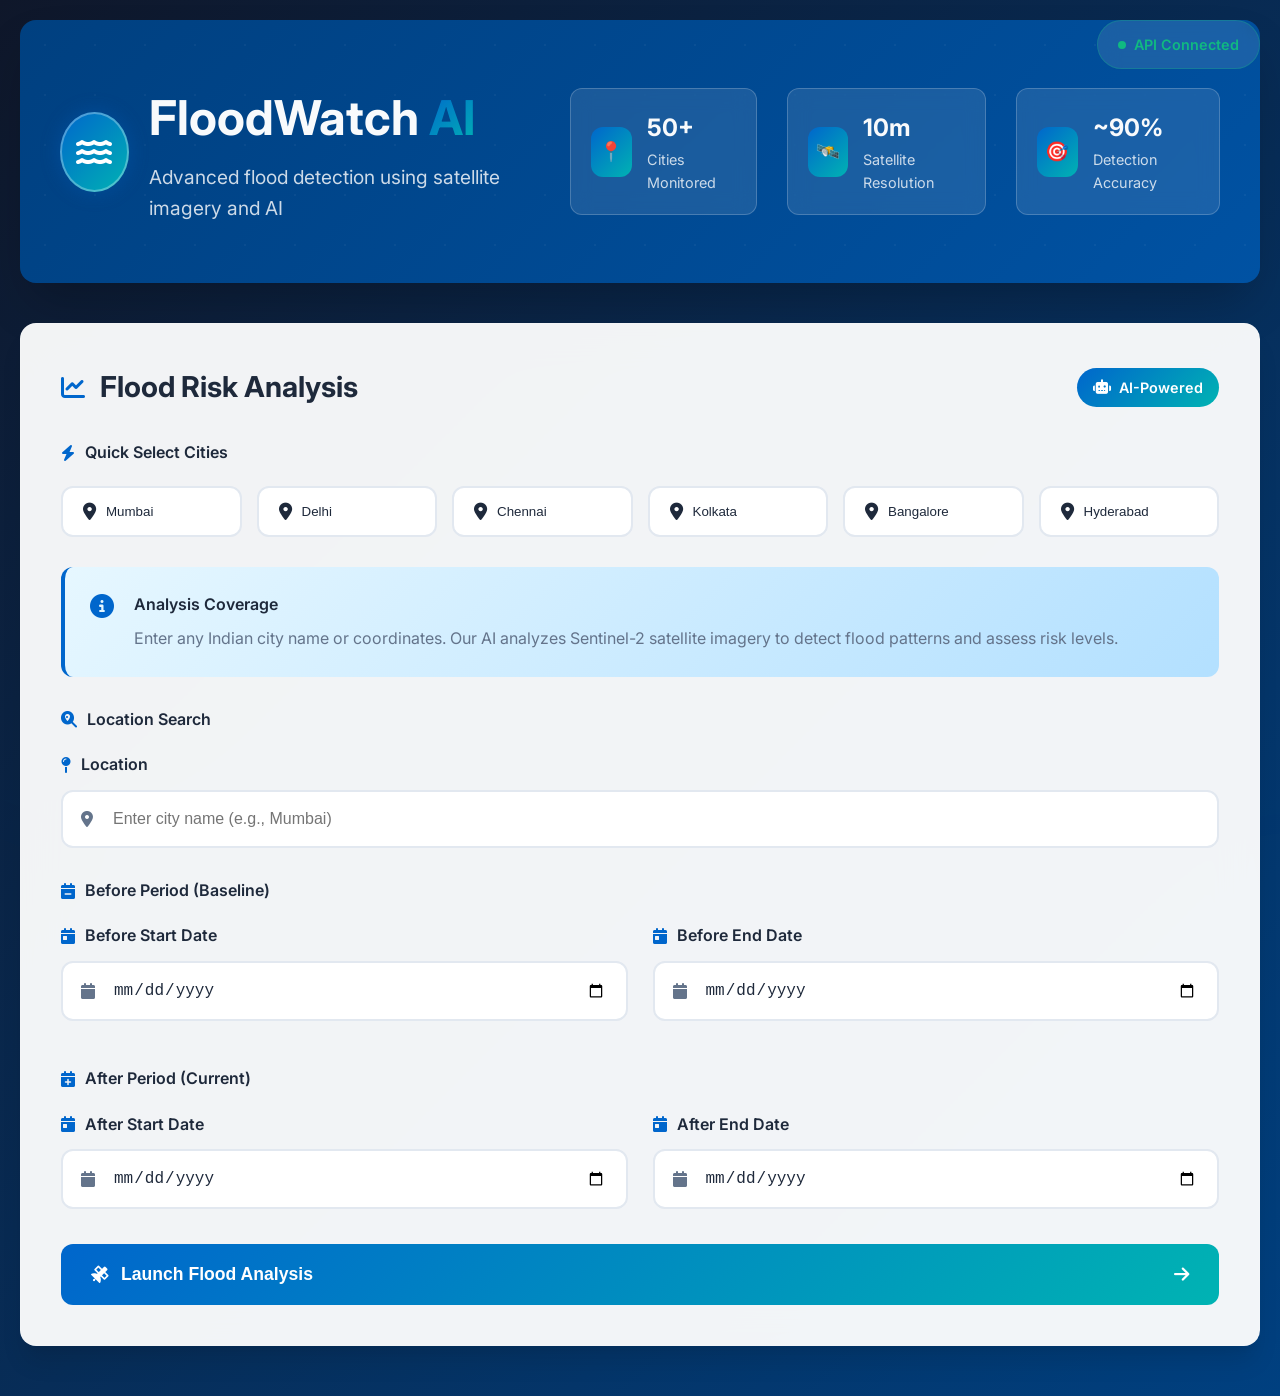
==== frontend/index.html @ cb43b1f6 "FloodWatch AI initial commit" ====
<!DOCTYPE html>
<html lang="en">
<head>
    <meta charset="UTF-8">
    <meta name="viewport" content="width=device-width, initial-scale=1.0">
    <title>FloodWatch AI - Advanced Flood Detection</title>
    <link rel="stylesheet" href="styles.css">
    <link rel="stylesheet" href="https://cdnjs.cloudflare.com/ajax/libs/font-awesome/6.4.0/css/all.min.css">
    <link href="https://fonts.googleapis.com/css2?family=Inter:wght@300;400;500;600;700&display=swap" rel="stylesheet">
</head>
<body>
    <div class="water-background">
        <div class="wave wave-1"></div>
        <div class="wave wave-2"></div>
        <div class="wave wave-3"></div>
    </div>

    <div class="api-status status-connected">
        <span class="status-pulse"></span>
        API Connected
    </div>

    <div class="container">
        <!-- Hero Section -->
        <section class="hero-section">
            <div class="hero-content">
                <div class="logo-container">
                    <div class="logo-icon">
                        <i class="fas fa-water"></i>
                        <div class="ripple-effect"></div>
                    </div>
                    <div class="logo-text">
                        <h1>FloodWatch <span class="ai-text">AI</span></h1>
                        <p class="tagline">Advanced flood detection using satellite imagery and AI</p>
                    </div>
                </div>
                <div class="hero-stats">
                    <div class="stat-item">
                        <div class="stat-icon">📍</div>
                        <div class="stat-info">
                            <div class="stat-number">50+</div>
                            <div class="stat-label">Cities Monitored</div>
                        </div>
                    </div>
                    <div class="stat-item">
                        <div class="stat-icon">🛰️</div>
                        <div class="stat-info">
                            <div class="stat-number">10m</div>
                            <div class="stat-label">Satellite Resolution</div>
                        </div>
                    </div>
                    <div class="stat-item">
                        <div class="stat-icon">🎯</div>
                        <div class="stat-info">
                            <div class="stat-number">~90%</div>
                            <div class="stat-label">Detection Accuracy</div>
                        </div>
                    </div>
                </div>
            </div>
        </section>

        <!-- Analysis Card -->
        <div class="card analysis-card">
            <div class="card-header">
                <div class="card-title">
                    <i class="fas fa-chart-line"></i>
                    <h2>Flood Risk Analysis</h2>
                </div>
                <div class="card-badge">
                    <i class="fas fa-robot"></i>
                    AI-Powered
                </div>
            </div>

            <!-- Quick Cities -->
            <div class="quick-cities">
                <div class="section-label">
                    <i class="fas fa-bolt"></i>
                    Quick Select Cities
                </div>
                <div class="cities-grid">
                    <button class="city-btn" onclick="selectCity('Mumbai')">
                        <i class="fas fa-map-marker-alt"></i>
                        Mumbai
                    </button>
                    <button class="city-btn" onclick="selectCity('Delhi')">
                        <i class="fas fa-map-marker-alt"></i>
                        Delhi
                    </button>
                    <button class="city-btn" onclick="selectCity('Chennai')">
                        <i class="fas fa-map-marker-alt"></i>
                        Chennai
                    </button>
                    <button class="city-btn" onclick="selectCity('Kolkata')">
                        <i class="fas fa-map-marker-alt"></i>
                        Kolkata
                    </button>
                    <button class="city-btn" onclick="selectCity('Bangalore')">
                        <i class="fas fa-map-marker-alt"></i>
                        Bangalore
                    </button>
                    <button class="city-btn" onclick="selectCity('Hyderabad')">
                        <i class="fas fa-map-marker-alt"></i>
                        Hyderabad
                    </button>
                </div>
            </div>

            <!-- Info Box -->
            <div class="info-box">
                <i class="fas fa-info-circle info-icon"></i>
                <div class="info-content">
                    <h4>Analysis Coverage</h4>
                    <p>Enter any Indian city name or coordinates. Our AI analyzes Sentinel-2 satellite imagery to detect flood patterns and assess risk levels.</p>
                </div>
            </div>

            <!-- Analysis Form -->
            <form class="analysis-form" id="analysisForm" onsubmit="return false">
                <!-- Location Search -->
                <div class="section-label">
                    <i class="fas fa-search-location"></i>
                    Location Search
                </div>
                <div class="form-group">
                    <label><i class="fas fa-map-pin"></i> Location</label>
                    <div class="input-with-icon">
                        <i class="fas fa-location-dot"></i>
                        <input type="text" id="location" placeholder="Enter city name (e.g., Mumbai)" required>
                    </div>
                </div>

                <!-- Before Period -->
                <div class="section-label" style="margin-top: 30px;">
                    <i class="fas fa-calendar-minus"></i>
                    Before Period (Baseline)
                </div>
                <div class="form-row">
                    <div class="form-group">
                        <label><i class="fas fa-calendar-day"></i> Before Start Date</label>
                        <div class="input-with-icon">
                            <i class="fas fa-calendar"></i>
                            <input type="date" id="beforeStartDate" required>
                        </div>
                    </div>
                    <div class="form-group">
                        <label><i class="fas fa-calendar-day"></i> Before End Date</label>
                        <div class="input-with-icon">
                            <i class="fas fa-calendar"></i>
                            <input type="date" id="beforeEndDate" required>
                        </div>
                    </div>
                </div>

                <!-- After Period -->
                <div class="section-label" style="margin-top: 20px;">
                    <i class="fas fa-calendar-plus"></i>
                    After Period (Current)
                </div>
                <div class="form-row">
                    <div class="form-group">
                        <label><i class="fas fa-calendar-day"></i> After Start Date</label>
                        <div class="input-with-icon">
                            <i class="fas fa-calendar"></i>
                            <input type="date" id="afterStartDate" required>
                        </div>
                    </div>
                    <div class="form-group">
                        <label><i class="fas fa-calendar-day"></i> After End Date</label>
                        <div class="input-with-icon">
                            <i class="fas fa-calendar"></i>
                            <input type="date" id="afterEndDate" required>
                        </div>
                    </div>
                </div>

                <button type="button" class="analyze-btn" id="analyzeBtn">
                    <div class="btn-content">
                        <i class="fas fa-satellite"></i>
                        <span>Launch Flood Analysis</span>
                    </div>
                    <i class="fas fa-arrow-right btn-arrow"></i>
                </button>
            </form>
        </div>

        <!-- Loading State -->
        <div class="loading" id="loading">
            <div class="satellite-loader">
                <i class="fas fa-satellite"></i>
                <div class="orbit"></div>
            </div>
            <h3>Analyzing Satellite Data...</h3>
            <p>Processing high-resolution imagery and computing flood metrics</p>
            <div class="progress-container">
                <div class="progress-bar">
                    <div class="progress-fill" id="progressBar"></div>
                </div>
                <div class="progress-text" id="progressText">Initializing...</div>
            </div>
            <div class="loading-stats">
                <div class="loading-stat">
                    <i class="fas fa-cloud"></i>
                    <span>Fetching satellite images</span>
                </div>
                <div class="loading-stat">
                    <i class="fas fa-brain"></i>
                    <span>AI processing data</span>
                </div>
                <div class="loading-stat">
                    <i class="fas fa-chart-area"></i>
                    <span>Computing metrics</span>
                </div>
            </div>
        </div>

        <!-- Error Display -->
        <div class="error" id="error">
            <i class="fas fa-exclamation-triangle error-icon"></i>
            <div class="error-content">
                <h4>Analysis Error</h4>
                <p id="errorMessage"></p>
            </div>
            <button class="error-close" onclick="document.getElementById('error').style.display='none'">
                <i class="fas fa-times"></i>
            </button>
        </div>

        <!-- Results Card -->
        <div class="card results-card" id="results" style="display: none;">
            <div class="results-header">
                <div class="location-info">
                    <div class="location-icon">
                        <i class="fas fa-map-marker-alt"></i>
                    </div>
                    <div class="location-details">
                        <h2 id="resultLocation">Mumbai, India</h2>
                        <p id="resultPeriod">Analysis Period: July 2024</p>
                    </div>
                </div>
                <button class="analyze-btn" style="width: auto; padding: 12px 24px;" onclick="location.reload()">
                    <i class="fas fa-redo"></i>
                    New Analysis
                </button>
            </div>

            <!-- Results Content -->
            <div class="results-content">
                <h3><i class="fas fa-chart-bar"></i> Analysis Results</h3>
                <div id="resultsDisplay"></div>
            </div>
        </div>
    </div>

    <script src="script.js"></script>
</body>
</html>
---- frontend/styles.css ----
/* Modern CSS Reset and Variables */
:root {
    /* Color Palette - Water Theme */
    --primary-blue: #0066cc;
    --primary-dark: #0052a3;
    --primary-light: #4d94ff;
    --secondary-teal: #00b3b3;
    --accent-cyan: #00e6e6;
    --deep-ocean: #004080;
    --water-surface: #e6f7ff;
    
    /* Severity Colors */
    --severity-low: #10b981;
    --severity-medium: #f59e0b;
    --severity-high: #ef4444;
    --severity-critical: #dc2626;
    
    /* Neutral Colors */
    --dark: #1e293b;
    --darker: #0f172a;
    --light: #f8fafc;
    --gray: #64748b;
    --gray-light: #e2e8f0;
    --white: #ffffff;
    
    /* Gradients */
    --gradient-primary: linear-gradient(135deg, var(--primary-blue), var(--secondary-teal));
    --gradient-dark: linear-gradient(135deg, var(--deep-ocean), var(--primary-dark));
    --gradient-water: linear-gradient(135deg, var(--water-surface), #b3e0ff);
    --gradient-card: linear-gradient(135deg, var(--white), var(--water-surface));
    
    /* Effects */
    --shadow-lg: 0 20px 25px -5px rgba(0, 0, 0, 0.1), 0 10px 10px -5px rgba(0, 0, 0, 0.04);
    --shadow-xl: 0 25px 50px -12px rgba(0, 0, 0, 0.25);
    --glow-blue: 0 0 20px rgba(0, 102, 204, 0.3);
    --border-radius: 16px;
    --transition: all 0.3s cubic-bezier(0.4, 0, 0.2, 1);
}

* {
    margin: 0;
    padding: 0;
    box-sizing: border-box;
}

body {
    font-family: 'Inter', sans-serif;
    background: linear-gradient(135deg, var(--darker), var(--deep-ocean));
    color: var(--light);
    line-height: 1.6;
    min-height: 100vh;
    overflow-x: hidden;
    position: relative;
}

/* Animated Water Background */
.water-background {
    position: fixed;
    top: 0;
    left: 0;
    width: 100%;
    height: 100%;
    z-index: -1;
    opacity: 0.1;
}

.wave {
    position: absolute;
    bottom: 0;
    left: 0;
    width: 200%;
    height: 100px;
    background: url('data:image/svg+xml,<svg xmlns="http://www.w3.org/2000/svg" viewBox="0 0 1200 120" fill="%230066cc"><path d="M0,0V46.29c47.79,22.2,103.59,32.17,158,28,70.36-5.37,136.33-33.31,206.8-37.5C438.64,32.43,512.34,53.67,583,72.05c69.27,18,138.3,24.88,209.4,13.08,36.15-6,69.85-17.84,104.45-29.34C989.49,25,1113-14.29,1200,52.47V0Z" opacity=".25"/></svg>');
    background-size: 1000px 100px;
    animation: wave 25s linear infinite;
}

.wave-1 {
    animation-delay: 0s;
    opacity: 0.3;
}

.wave-2 {
    animation-delay: -5s;
    opacity: 0.2;
    bottom: 20px;
}

.wave-3 {
    animation-delay: -10s;
    opacity: 0.1;
    bottom: 40px;
}

@keyframes wave {
    0% { transform: translateX(0); }
    100% { transform: translateX(-1000px); }
}

/* Container */
.container {
    max-width: 1400px;
    margin: 0 auto;
    padding: 20px;
    position: relative;
    z-index: 1;
}

/* API Status */
.api-status {
    position: fixed;
    top: 20px;
    right: 20px;
    padding: 12px 20px;
    border-radius: 25px;
    font-size: 0.9rem;
    font-weight: 600;
    z-index: 1000;
    display: flex;
    align-items: center;
    gap: 8px;
    backdrop-filter: blur(10px);
    background: rgba(255, 255, 255, 0.1);
    border: 1px solid rgba(255, 255, 255, 0.2);
    transition: var(--transition);
}

.status-connected {
    color: var(--severity-low);
    border-color: rgba(16, 185, 129, 0.3);
}

.status-disconnected {
    color: var(--severity-high);
    border-color: rgba(239, 68, 68, 0.3);
}

.status-pulse {
    width: 8px;
    height: 8px;
    border-radius: 50%;
    background: currentColor;
    animation: pulse 2s infinite;
}

@keyframes pulse {
    0%, 100% { opacity: 1; }
    50% { opacity: 0.5; }
}

/* Hero Section */
.hero-section {
    background: var(--gradient-dark);
    border-radius: var(--border-radius);
    padding: 60px 40px;
    margin-bottom: 40px;
    position: relative;
    overflow: hidden;
    box-shadow: var(--shadow-xl);
}

.hero-section::before {
    content: '';
    position: absolute;
    top: 0;
    left: 0;
    right: 0;
    bottom: 0;
    background: url('data:image/svg+xml,<svg xmlns="http://www.w3.org/2000/svg" viewBox="0 0 100 100" fill="rgba(255,255,255,0.05)"><circle cx="50" cy="50" r="2"/></svg>');
    background-size: 50px 50px;
}

.hero-content {
    display: flex;
    justify-content: space-between;
    align-items: center;
    position: relative;
    z-index: 2;
}

.logo-container {
    display: flex;
    align-items: center;
    gap: 20px;
}

.logo-icon {
    position: relative;
    width: 80px;
    height: 80px;
    background: var(--gradient-primary);
    border-radius: 50%;
    display: flex;
    align-items: center;
    justify-content: center;
    font-size: 2rem;
    color: white;
    box-shadow: var(--glow-blue);
}

.ripple-effect {
    position: absolute;
    top: 0;
    left: 0;
    right: 0;
    bottom: 0;
    border-radius: 50%;
    border: 2px solid rgba(255, 255, 255, 0.3);
    animation: ripple 3s linear infinite;
}

@keyframes ripple {
    0% { transform: scale(1); opacity: 1; }
    100% { transform: scale(1.5); opacity: 0; }
}

.logo-text h1 {
    font-size: 3rem;
    font-weight: 700;
    margin-bottom: 5px;
}

.ai-text {
    background: var(--gradient-primary);
    -webkit-background-clip: text;
    -webkit-text-fill-color: transparent;
    background-clip: text;
}

.tagline {
    font-size: 1.2rem;
    color: rgba(255, 255, 255, 0.8);
}

.hero-stats {
    display: flex;
    gap: 30px;
}

.stat-item {
    display: flex;
    align-items: center;
    gap: 15px;
    padding: 20px;
    background: rgba(255, 255, 255, 0.1);
    border-radius: 12px;
    backdrop-filter: blur(10px);
    border: 1px solid rgba(255, 255, 255, 0.2);
}

.stat-icon {
    width: 50px;
    height: 50px;
    background: var(--gradient-primary);
    border-radius: 12px;
    display: flex;
    align-items: center;
    justify-content: center;
    font-size: 1.2rem;
}

.stat-info {
    display: flex;
    flex-direction: column;
}

.stat-number {
    font-size: 1.5rem;
    font-weight: 700;
}

.stat-label {
    font-size: 0.9rem;
    opacity: 0.8;
}

/* Cards */
.card {
    background: var(--gradient-card);
    border-radius: var(--border-radius);
    padding: 40px;
    margin-bottom: 30px;
    box-shadow: var(--shadow-lg);
    transition: var(--transition);
    border: 1px solid rgba(255, 255, 255, 0.1);
}

.card:hover {
    transform: translateY(-5px);
    box-shadow: var(--shadow-xl);
}

.analysis-card {
    background: rgba(255, 255, 255, 0.95);
    backdrop-filter: blur(20px);
}

.card-header {
    display: flex;
    justify-content: space-between;
    align-items: center;
    margin-bottom: 30px;
}

.card-title {
    display: flex;
    align-items: center;
    gap: 15px;
    color: var(--dark);
}

.card-title h2 {
    font-size: 1.8rem;
    font-weight: 700;
}

.card-title i {
    color: var(--primary-blue);
    font-size: 1.5rem;
}

.card-badge {
    background: var(--gradient-primary);
    color: white;
    padding: 8px 16px;
    border-radius: 20px;
    font-size: 0.9rem;
    font-weight: 600;
    display: flex;
    align-items: center;
    gap: 8px;
}

/* Quick Cities */
.quick-cities {
    margin-bottom: 30px;
}

.section-label {
    display: flex;
    align-items: center;
    gap: 10px;
    margin-bottom: 20px;
    color: var(--dark);
    font-weight: 600;
}

.section-label i {
    color: var(--primary-blue);
}

.cities-grid {
    display: grid;
    grid-template-columns: repeat(auto-fit, minmax(150px, 1fr));
    gap: 15px;
}

.city-btn {
    padding: 15px 20px;
    background: var(--white);
    border: 2px solid var(--gray-light);
    border-radius: 12px;
    color: var(--dark);
    font-weight: 500;
    cursor: pointer;
    transition: var(--transition);
    display: flex;
    align-items: center;
    gap: 10px;
    text-align: left;
}

.city-btn:hover {
    background: var(--primary-blue);
    color: white;
    border-color: var(--primary-blue);
    transform: translateY(-2px);
    box-shadow: var(--shadow-lg);
}

.city-btn i {
    font-size: 1.1rem;
}

/* Info Box */
.info-box {
    background: var(--gradient-water);
    border-radius: 12px;
    padding: 25px;
    margin-bottom: 30px;
    border-left: 4px solid var(--primary-blue);
    display: flex;
    gap: 20px;
    align-items: flex-start;
}

.info-icon {
    color: var(--primary-blue);
    font-size: 1.5rem;
    margin-top: 2px;
}

.info-content h4 {
    color: var(--dark);
    margin-bottom: 8px;
    font-weight: 600;
}

.info-content p {
    color: var(--gray);
    line-height: 1.6;
}

/* Forms */
.analysis-form {
    color: var(--dark);
}

.form-group {
    margin-bottom: 25px;
}

.form-group label {
    display: flex;
    align-items: center;
    gap: 10px;
    font-weight: 600;
    margin-bottom: 12px;
    color: var(--dark);
}

.form-group label i {
    color: var(--primary-blue);
}

.input-with-icon {
    position: relative;
}

.input-with-icon i {
    position: absolute;
    left: 20px;
    top: 50%;
    transform: translateY(-50%);
    color: var(--gray);
    z-index: 2;
}

.input-with-icon input {
    width: 100%;
    padding: 18px 20px 18px 50px;
    border: 2px solid var(--gray-light);
    border-radius: 12px;
    font-size: 1rem;
    transition: var(--transition);
    background: var(--white);
    color: var(--dark);
}

.input-with-icon input:focus {
    outline: none;
    border-color: var(--primary-blue);
    box-shadow: 0 0 0 3px rgba(0, 102, 204, 0.1);
}

.form-row {
    display: grid;
    grid-template-columns: 1fr 1fr;
    gap: 25px;
}

/* Analyze Button */
.analyze-btn {
    width: 100%;
    padding: 20px 30px;
    background: var(--gradient-primary);
    color: white;
    border: none;
    border-radius: 12px;
    font-size: 1.1rem;
    font-weight: 600;
    cursor: pointer;
    transition: var(--transition);
    display: flex;
    justify-content: space-between;
    align-items: center;
    margin-top: 10px;
    position: relative;
    overflow: hidden;
}

.analyze-btn::before {
    content: '';
    position: absolute;
    top: 0;
    left: -100%;
    width: 100%;
    height: 100%;
    background: linear-gradient(90deg, transparent, rgba(255,255,255,0.2), transparent);
    transition: left 0.5s;
}

.analyze-btn:hover::before {
    left: 100%;
}

.analyze-btn:hover {
    transform: translateY(-2px);
    box-shadow: var(--glow-blue);
}

.analyze-btn:disabled {
    background: var(--gray);
    cursor: not-allowed;
    transform: none;
    box-shadow: none;
}

.btn-content {
    display: flex;
    align-items: center;
    gap: 12px;
}

.btn-arrow {
    transition: transform 0.3s;
}

.analyze-btn:hover .btn-arrow {
    transform: translateX(5px);
}

/* Loading State */
.loading {
    text-align: center;
    padding: 80px 40px;
    background: rgba(255, 255, 255, 0.95);
    border-radius: var(--border-radius);
    box-shadow: var(--shadow-lg);
    display: none;
    backdrop-filter: blur(20px);
}

.satellite-loader {
    position: relative;
    width: 100px;
    height: 100px;
    margin: 0 auto 30px;
}

.satellite-loader i {
    font-size: 3rem;
    color: var(--primary-blue);
    position: absolute;
    top: 50%;
    left: 50%;
    transform: translate(-50%, -50%);
    z-index: 2;
}

.orbit {
    position: absolute;
    top: 0;
    left: 0;
    width: 100%;
    height: 100%;
    border: 2px solid var(--primary-light);
    border-radius: 50%;
    animation: orbit 3s linear infinite;
}

.orbit::before {
    content: '';
    position: absolute;
    top: -5px;
    left: 50%;
    width: 10px;
    height: 10px;
    background: var(--primary-blue);
    border-radius: 50%;
    transform: translateX(-50%);
}

@keyframes orbit {
    0% { transform: rotate(0deg); }
    100% { transform: rotate(360deg); }
}

.loading h3 {
    color: var(--dark);
    margin-bottom: 15px;
    font-size: 1.5rem;
}

.loading p {
    color: var(--gray);
    margin-bottom: 30px;
}

.progress-container {
    max-width: 400px;
    margin: 0 auto 30px;
}

.progress-bar {
    width: 100%;
    height: 8px;
    background: var(--gray-light);
    border-radius: 4px;
    margin-bottom: 10px;
    overflow: hidden;
}

.progress-fill {
    height: 100%;
    background: var(--gradient-primary);
    border-radius: 4px;
    width: 0%;
    transition: width 0.5s ease;
}

.progress-text {
    color: var(--gray);
    font-size: 0.9rem;
}

.loading-stats {
    display: flex;
    justify-content: center;
    gap: 30px;
    margin-top: 40px;
}

.loading-stat {
    display: flex;
    align-items: center;
    gap: 10px;
    color: var(--dark);
    font-weight: 500;
}

.loading-stat i {
    color: var(--primary-blue);
}

/* Error State */
.error {
    background: #fee2e2;
    border: 1px solid var(--severity-high);
    color: #991b1b;
    padding: 25px;
    border-radius: 12px;
    margin-bottom: 20px;
    display: none;
    align-items: center;
    gap: 20px;
}

.error-icon {
    font-size: 2rem;
    color: var(--severity-high);
}

.error-content h4 {
    margin-bottom: 5px;
    font-weight: 600;
}

.error-close {
    background: none;
    border: none;
    color: #991b1b;
    font-size: 1.2rem;
    cursor: pointer;
    margin-left: auto;
}

/* Results Section */
.results-card {
    background: rgba(255, 255, 255, 0.95);
    backdrop-filter: blur(20px);
}

.results-header {
    display: flex;
    justify-content: space-between;
    align-items: center;
    margin-bottom: 40px;
    padding-bottom: 30px;
    border-bottom: 2px solid var(--gray-light);
}

.location-info {
    display: flex;
    align-items: center;
    gap: 20px;
}

.location-icon {
    width: 60px;
    height: 60px;
    background: var(--gradient-primary);
    border-radius: 50%;
    display: flex;
    align-items: center;
    justify-content: center;
    font-size: 1.5rem;
    color: white;
}

.location-details h2 {
    color: var(--dark);
    margin-bottom: 5px;
}

.location-details p {
    color: var(--gray);
    font-size: 0.9rem;
}

.results-content h3 {
    color: var(--dark);
    margin-bottom: 25px;
    display: flex;
    align-items: center;
    gap: 10px;
}

.results-content h3 i {
    color: var(--primary-blue);
}

/* Responsive Design */
@media (max-width: 1024px) {
    .hero-content {
        flex-direction: column;
        gap: 30px;
        text-align: center;
    }
    
    .hero-stats {
        flex-wrap: wrap;
        justify-content: center;
    }
    
    .logo-text h1 {
        font-size: 2.5rem;
    }
}

@media (max-width: 768px) {
    .form-row {
        grid-template-columns: 1fr;
    }
    
    .cities-grid {
        grid-template-columns: repeat(auto-fit, minmax(120px, 1fr));
    }
    
    .hero-stats {
        flex-direction: column;
        width: 100%;
    }
    
    .stat-item {
        width: 100%;
    }
    
    .results-header {
        flex-direction: column;
        gap: 20px;
    }
}
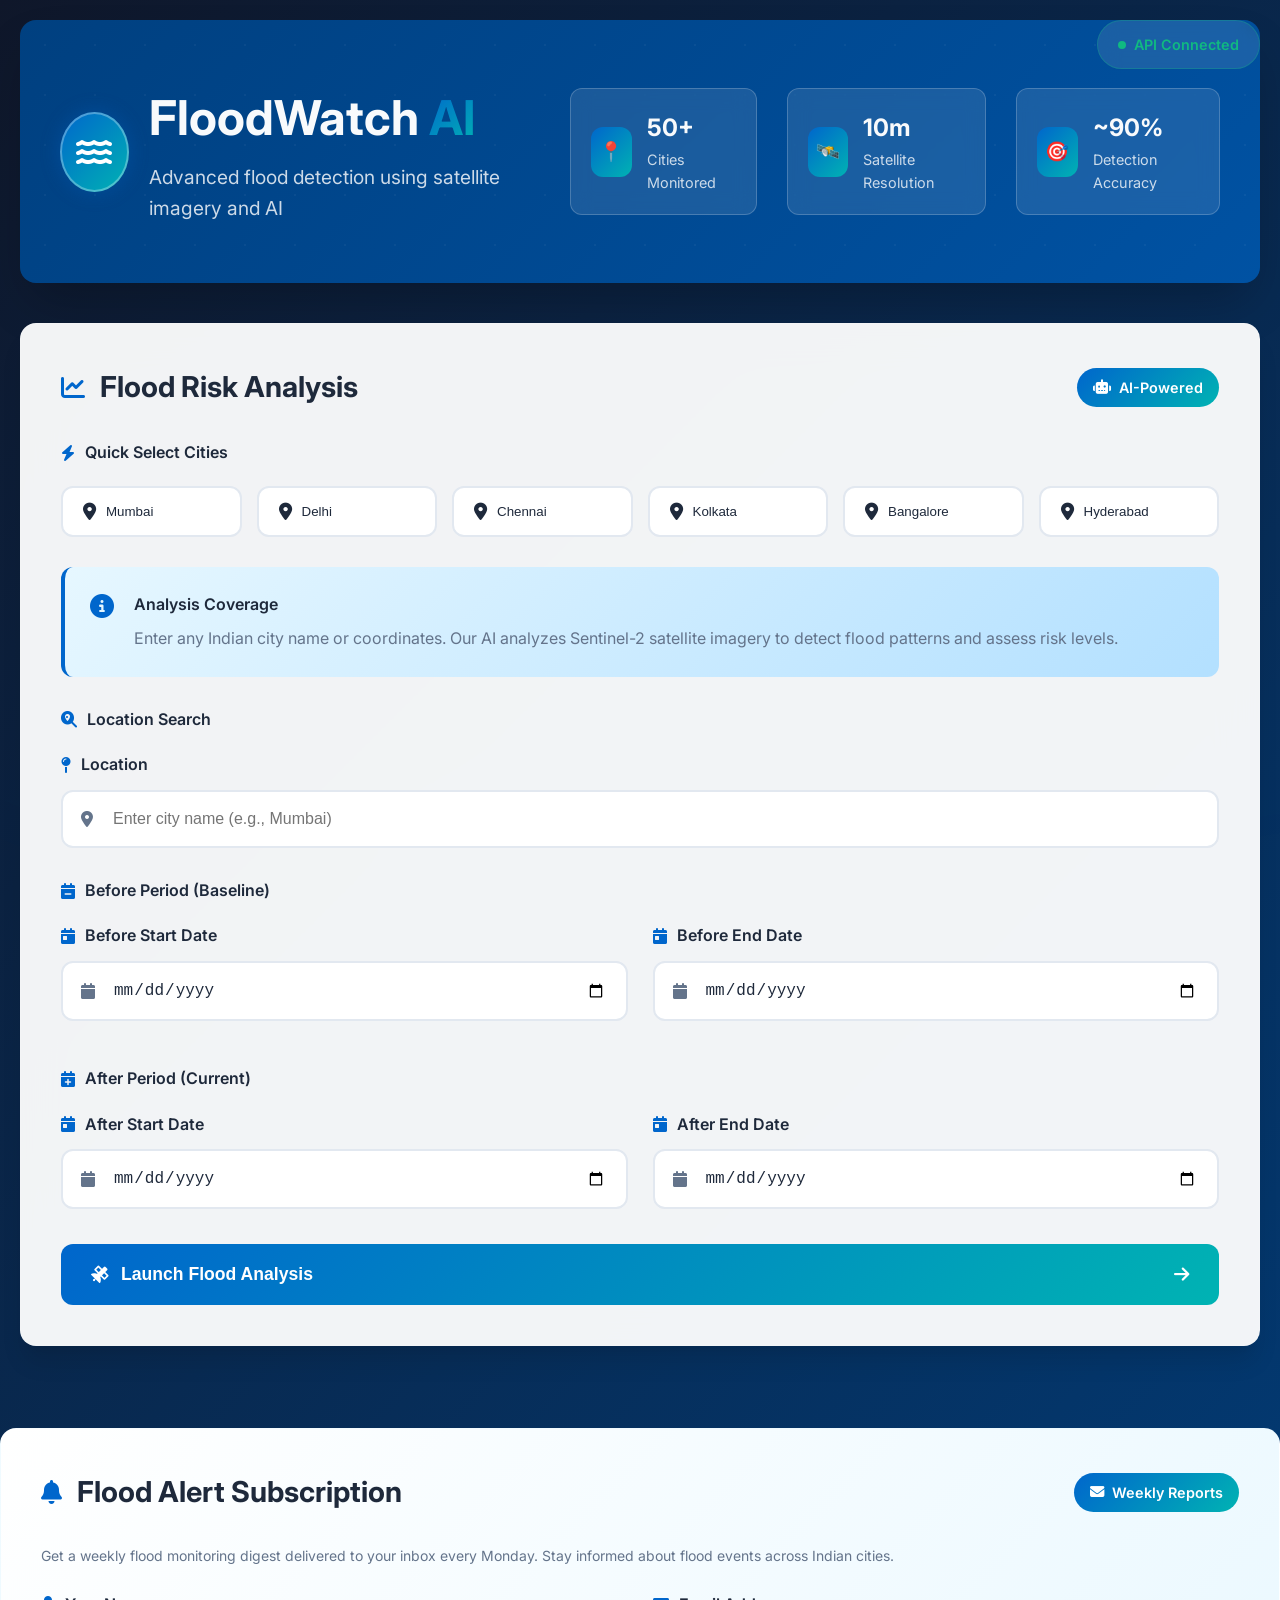
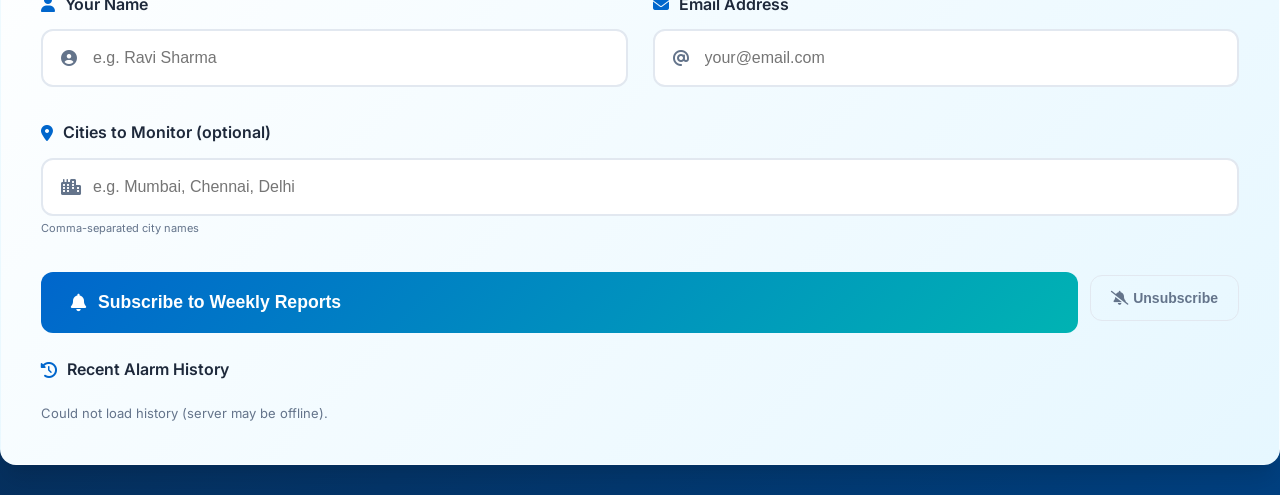
==== commit 1670b649: "feat: Phase 2 - alarm system, email reporter, scheduler" ====
--- a/frontend/index.html
+++ b/frontend/index.html
@@ -253,6 +253,99 @@
         </div>
     </div>
 
+    <!-- ============================================================ -->
+    <!-- Phase 2 — Alarm Banner (shown after analysis) -->
+    <!-- ============================================================ -->
+    <div class="alarm-banner" id="alarmBanner" style="display:none;">
+        <div class="alarm-icon" id="alarmIcon"></div>
+        <div class="alarm-body">
+            <div class="alarm-title" id="alarmTitle"></div>
+            <div class="alarm-msg" id="alarmMsg"></div>
+        </div>
+        <button class="alarm-close" onclick="document.getElementById('alarmBanner').style.display='none'">
+            <i class="fas fa-times"></i>
+        </button>
+    </div>
+
+    <!-- ============================================================ -->
+    <!-- Phase 2 — Email Subscription Card -->
+    <!-- ============================================================ -->
+    <div class="card subscribe-card" id="subscribeSection">
+        <div class="card-header">
+            <div class="card-title">
+                <i class="fas fa-bell"></i>
+                <h2>Flood Alert Subscription</h2>
+            </div>
+            <div class="card-badge">
+                <i class="fas fa-envelope"></i>
+                Weekly Reports
+            </div>
+        </div>
+
+        <p class="subscribe-desc">
+            Get a weekly flood monitoring digest delivered to your inbox every Monday.
+            Stay informed about flood events across Indian cities.
+        </p>
+
+        <div class="subscribe-form" id="subscribeForm">
+            <div class="form-row">
+                <div class="form-group">
+                    <label><i class="fas fa-user"></i> Your Name</label>
+                    <div class="input-with-icon">
+                        <i class="fas fa-user-circle"></i>
+                        <input type="text" id="subName" placeholder="e.g. Ravi Sharma">
+                    </div>
+                </div>
+                <div class="form-group">
+                    <label><i class="fas fa-envelope"></i> Email Address</label>
+                    <div class="input-with-icon">
+                        <i class="fas fa-at"></i>
+                        <input type="email" id="subEmail" placeholder="your@email.com" required>
+                    </div>
+                </div>
+            </div>
+
+            <div class="form-group" style="margin-top:8px;">
+                <label><i class="fas fa-map-marker-alt"></i> Cities to Monitor (optional)</label>
+                <div class="input-with-icon">
+                    <i class="fas fa-city"></i>
+                    <input type="text" id="subCities" placeholder="e.g. Mumbai, Chennai, Delhi">
+                </div>
+                <span class="field-hint">Comma-separated city names</span>
+            </div>
+
+            <div class="subscribe-actions">
+                <button class="analyze-btn subscribe-btn" id="subscribeBtn" onclick="handleSubscribe()">
+                    <div class="btn-content">
+                        <i class="fas fa-bell"></i>
+                        <span>Subscribe to Weekly Reports</span>
+                    </div>
+                </button>
+                <button class="unsub-btn" id="unsubBtn" onclick="handleUnsubscribe()">
+                    <i class="fas fa-bell-slash"></i> Unsubscribe
+                </button>
+            </div>
+
+            <div class="subscribe-status" id="subscribeStatus" style="display:none;"></div>
+        </div>
+
+        <!-- Latest alarm history preview -->
+        <div class="alarm-history-section">
+            <div class="section-label" style="margin-top:24px;">
+                <i class="fas fa-history"></i>
+                Recent Alarm History
+            </div>
+            <div id="alarmHistoryList">
+                <p style="color:var(--gray); font-size:13px; margin-top:8px;">
+                    Loading alarm history...
+                </p>
+            </div>
+            <button class="load-more-btn" id="loadMoreBtn" onclick="loadAlarmHistory()" style="display:none;">
+                <i class="fas fa-sync-alt"></i> Refresh
+            </button>
+        </div>
+    </div>
+
     <script src="script.js"></script>
 </body>
 </html>
--- a/frontend/styles.css
+++ b/frontend/styles.css
@@ -770,4 +770,197 @@
         flex-direction: column;
         gap: 20px;
     }
+}
+/* ============================================================
+   Phase 2 — Alarm Banner
+   ============================================================ */
+.alarm-banner {
+    position: fixed;
+    top: 80px;
+    left: 50%;
+    transform: translateX(-50%);
+    z-index: 2000;
+    display: flex;
+    align-items: flex-start;
+    gap: 16px;
+    background: var(--white);
+    border-radius: var(--border-radius);
+    padding: 18px 24px;
+    max-width: 640px;
+    width: calc(100% - 40px);
+    box-shadow: 0 8px 32px rgba(0,0,0,0.25);
+    animation: slideDown 0.4s cubic-bezier(0.4,0,0.2,1);
+}
+
+@keyframes slideDown {
+    from { opacity: 0; transform: translateX(-50%) translateY(-24px); }
+    to   { opacity: 1; transform: translateX(-50%) translateY(0); }
+}
+
+.alarm-icon {
+    font-size: 28px;
+    flex-shrink: 0;
+    margin-top: 2px;
+}
+
+.alarm-body { flex: 1; }
+
+.alarm-title {
+    font-weight: 700;
+    font-size: 16px;
+    margin-bottom: 4px;
+}
+
+.alarm-msg {
+    font-size: 13px;
+    color: var(--gray);
+    line-height: 1.5;
+}
+
+.alarm-close {
+    background: none;
+    border: none;
+    color: var(--gray);
+    cursor: pointer;
+    font-size: 16px;
+    padding: 4px;
+    flex-shrink: 0;
+    transition: color 0.2s;
+}
+.alarm-close:hover { color: var(--dark); }
+
+/* ============================================================
+   Phase 2 — Subscription Card
+   ============================================================ */
+.subscribe-card {
+    margin-top: 32px;
+    animation: fadeInUp 0.5s ease both;
+}
+
+.subscribe-desc {
+    color: var(--gray);
+    font-size: 14px;
+    margin: 0 0 24px;
+    line-height: 1.6;
+}
+
+.subscribe-actions {
+    display: flex;
+    gap: 12px;
+    align-items: center;
+    margin-top: 20px;
+    flex-wrap: wrap;
+}
+
+.subscribe-btn { flex: 1; min-width: 200px; }
+
+.unsub-btn {
+    background: transparent;
+    border: 1.5px solid var(--gray-light);
+    color: var(--gray);
+    border-radius: 12px;
+    padding: 14px 20px;
+    font-size: 14px;
+    font-weight: 600;
+    cursor: pointer;
+    transition: var(--transition);
+    white-space: nowrap;
+}
+.unsub-btn:hover {
+    border-color: var(--severity-high);
+    color: var(--severity-high);
+}
+
+.field-hint {
+    font-size: 11px;
+    color: var(--gray);
+    margin-top: 4px;
+    display: block;
+}
+
+.subscribe-status {
+    margin-top: 14px;
+    padding: 12px 16px;
+    border-radius: 10px;
+    font-size: 14px;
+    font-weight: 500;
+}
+.subscribe-status.success {
+    background: #d1fae5;
+    color: #065f46;
+    border: 1px solid #6ee7b7;
+}
+.subscribe-status.error {
+    background: #fee2e2;
+    color: #991b1b;
+    border: 1px solid #fca5a5;
+}
+
+/* ============================================================
+   Phase 2 — Alarm History List
+   ============================================================ */
+.alarm-history-section { margin-top: 8px; }
+
+.alarm-history-item {
+    display: flex;
+    align-items: center;
+    gap: 12px;
+    padding: 12px 14px;
+    border-radius: 10px;
+    background: var(--water-surface);
+    margin-bottom: 8px;
+    transition: var(--transition);
+}
+.alarm-history-item:hover { transform: translateX(4px); }
+
+.ah-icon { font-size: 18px; flex-shrink: 0; }
+
+.ah-body { flex: 1; min-width: 0; }
+
+.ah-location {
+    font-weight: 600;
+    font-size: 13px;
+    color: var(--dark);
+    white-space: nowrap;
+    overflow: hidden;
+    text-overflow: ellipsis;
+}
+
+.ah-time {
+    font-size: 11px;
+    color: var(--gray);
+    margin-top: 2px;
+}
+
+.ah-severity {
+    font-size: 11px;
+    font-weight: 700;
+    padding: 3px 10px;
+    border-radius: 20px;
+    flex-shrink: 0;
+}
+
+.ah-flood {
+    font-size: 12px;
+    font-weight: 600;
+    color: var(--gray);
+    flex-shrink: 0;
+    white-space: nowrap;
+}
+
+.load-more-btn {
+    width: 100%;
+    background: transparent;
+    border: 1.5px dashed var(--gray-light);
+    color: var(--gray);
+    padding: 10px;
+    border-radius: 10px;
+    font-size: 13px;
+    cursor: pointer;
+    margin-top: 4px;
+    transition: var(--transition);
+}
+.load-more-btn:hover {
+    border-color: var(--primary-blue);
+    color: var(--primary-blue);
 }
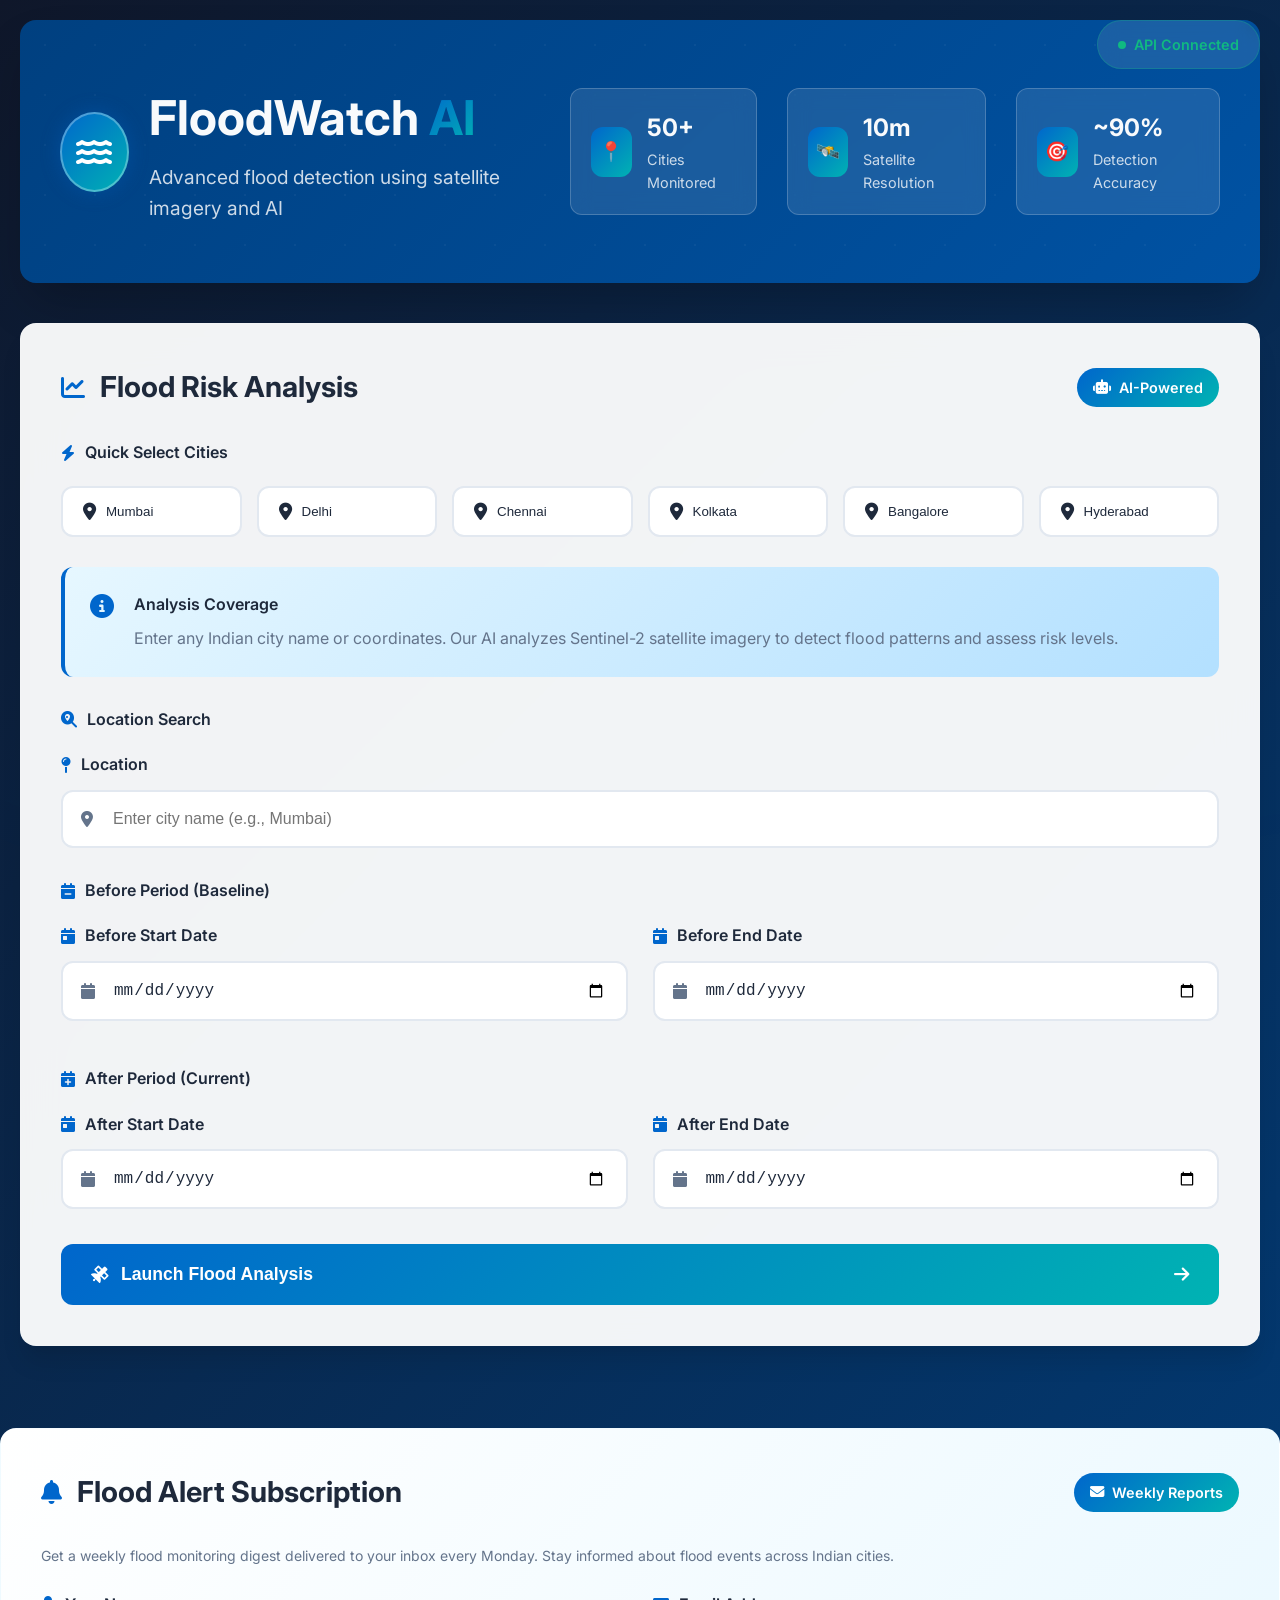
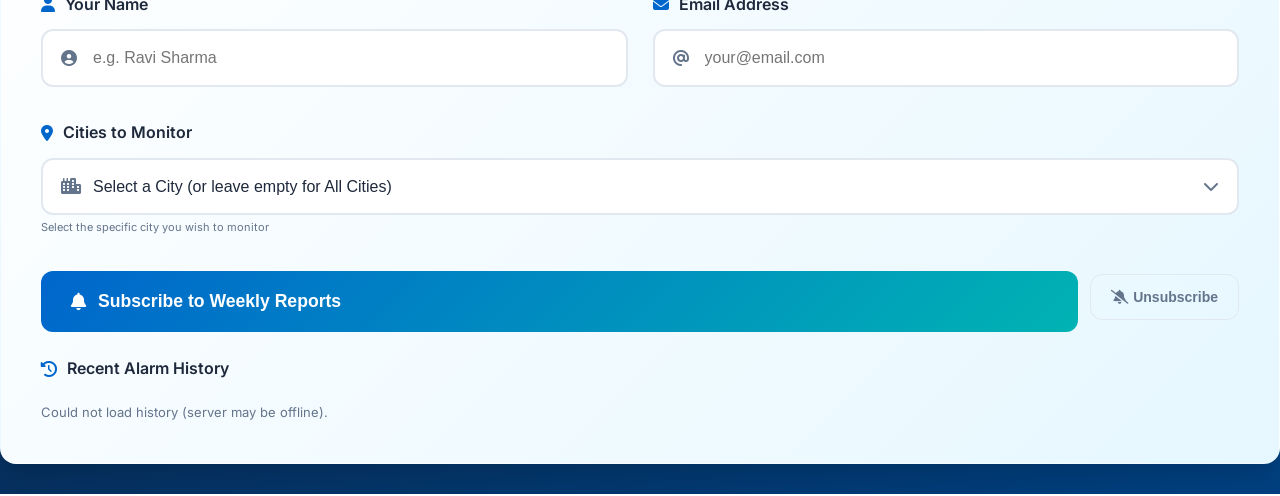
==== commit 7cca3e75: "Update subscription cities field to a select dropdown and remove optional from label" ====
--- a/frontend/index.html
+++ b/frontend/index.html
@@ -306,12 +306,27 @@
             </div>
 
             <div class="form-group" style="margin-top:8px;">
-                <label><i class="fas fa-map-marker-alt"></i> Cities to Monitor (optional)</label>
+                <label><i class="fas fa-map-marker-alt"></i> Cities to Monitor</label>
                 <div class="input-with-icon">
                     <i class="fas fa-city"></i>
-                    <input type="text" id="subCities" placeholder="e.g. Mumbai, Chennai, Delhi">
-                </div>
-                <span class="field-hint">Comma-separated city names</span>
+                    <select id="subCities" style="width: 100%; padding: 18px 20px 18px 50px; border: 2px solid var(--gray-light); border-radius: 12px; font-size: 1rem; transition: var(--transition); background: var(--white); color: var(--dark); cursor: pointer; appearance: none; -webkit-appearance: none;">
+                        <option value="">Select a City (or leave empty for All Cities)</option>
+                        <option value="All">All Cities</option>
+                        <option value="Mumbai">Mumbai</option>
+                        <option value="Delhi">Delhi</option>
+                        <option value="Bangalore">Bangalore</option>
+                        <option value="Hyderabad">Hyderabad</option>
+                        <option value="Chennai">Chennai</option>
+                        <option value="Kolkata">Kolkata</option>
+                        <option value="Indore">Indore</option>
+                        <option value="Bhopal">Bhopal</option>
+                        <option value="Kochi">Kochi</option>
+                        <option value="Mangalore">Mangalore</option>
+                        <option value="Puducherry">Puducherry</option>
+                    </select>
+                    <i class="fas fa-chevron-down" style="position: absolute; right: 20px; left: auto; top: 50%; transform: translateY(-50%); pointer-events: none; color: var(--gray);"></i>
+                </div>
+                <span class="field-hint">Select the specific city you wish to monitor</span>
             </div>
 
             <div class="subscribe-actions">
@@ -340,8 +355,8 @@
                     Loading alarm history...
                 </p>
             </div>
-            <button class="load-more-btn" id="loadMoreBtn" onclick="loadAlarmHistory()" style="display:none;">
-                <i class="fas fa-sync-alt"></i> Refresh
+            <button class="load-more-btn" id="loadMoreBtn" onclick="loadMoreAlarms()" style="display:none;">
+                <i class="fas fa-chevron-down"></i> Load More
             </button>
         </div>
     </div>
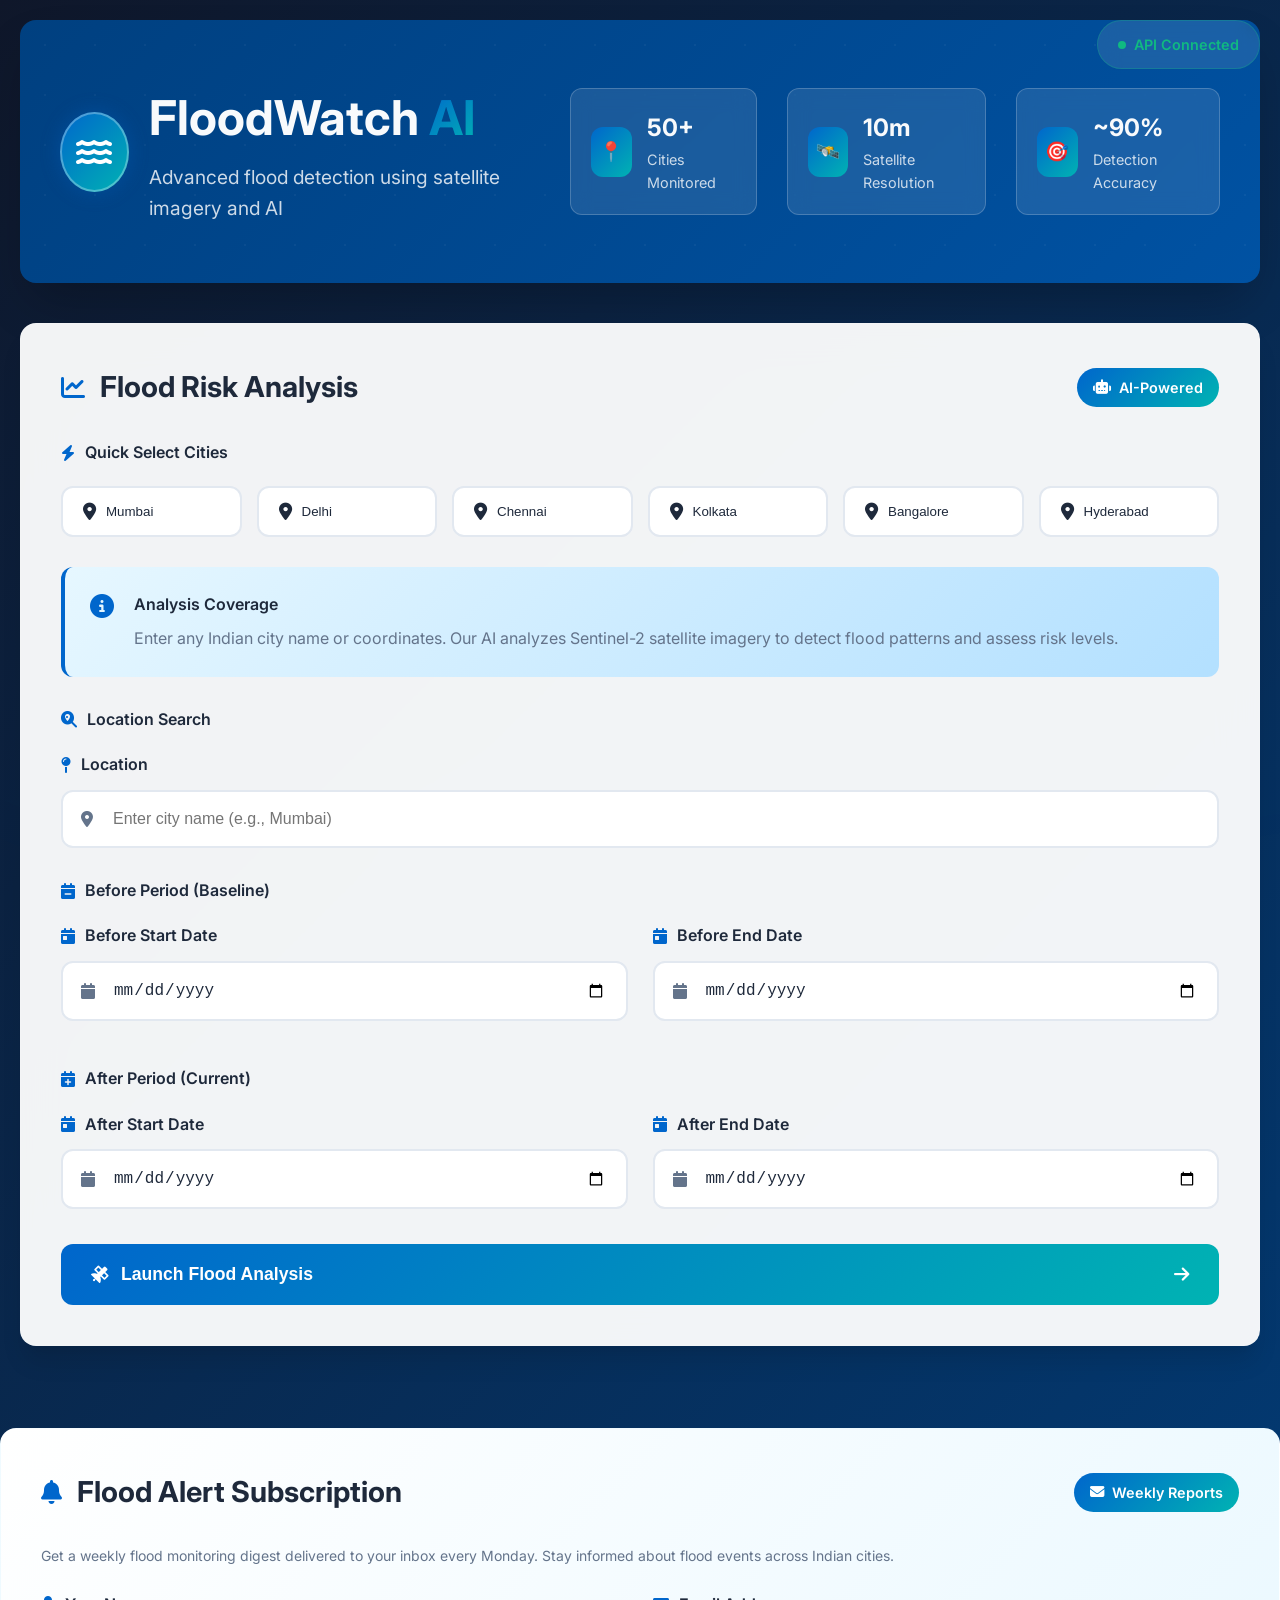
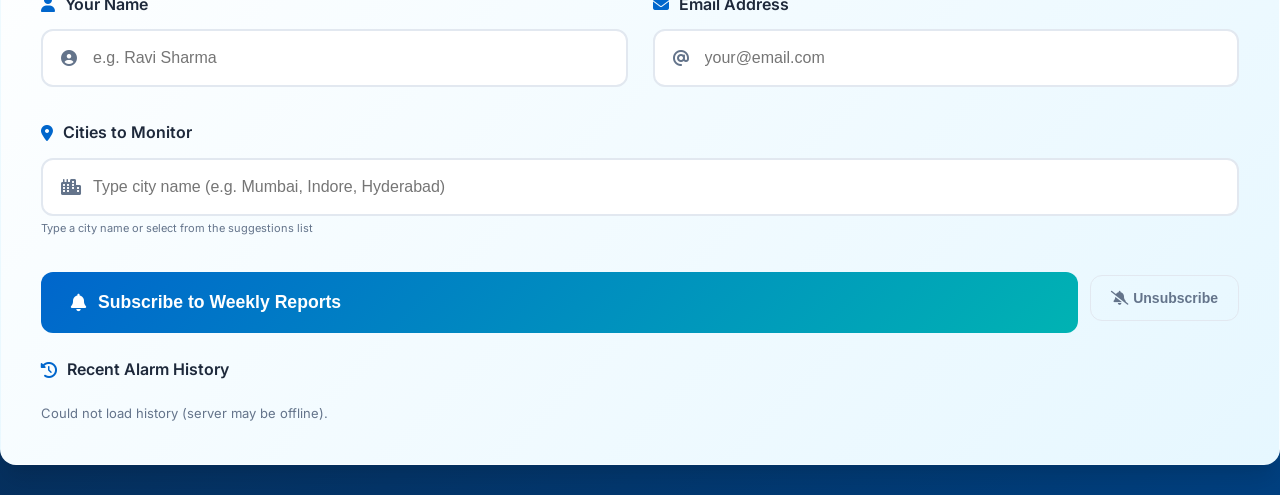
==== commit 17ea1039: "Implement welcome email on subscribe, personalized weekly report city filtering, and input list data" ====
--- a/frontend/index.html
+++ b/frontend/index.html
@@ -309,24 +309,37 @@
                 <label><i class="fas fa-map-marker-alt"></i> Cities to Monitor</label>
                 <div class="input-with-icon">
                     <i class="fas fa-city"></i>
-                    <select id="subCities" style="width: 100%; padding: 18px 20px 18px 50px; border: 2px solid var(--gray-light); border-radius: 12px; font-size: 1rem; transition: var(--transition); background: var(--white); color: var(--dark); cursor: pointer; appearance: none; -webkit-appearance: none;">
-                        <option value="">Select a City (or leave empty for All Cities)</option>
-                        <option value="All">All Cities</option>
-                        <option value="Mumbai">Mumbai</option>
-                        <option value="Delhi">Delhi</option>
-                        <option value="Bangalore">Bangalore</option>
-                        <option value="Hyderabad">Hyderabad</option>
-                        <option value="Chennai">Chennai</option>
-                        <option value="Kolkata">Kolkata</option>
-                        <option value="Indore">Indore</option>
-                        <option value="Bhopal">Bhopal</option>
-                        <option value="Kochi">Kochi</option>
-                        <option value="Mangalore">Mangalore</option>
-                        <option value="Puducherry">Puducherry</option>
-                    </select>
-                    <i class="fas fa-chevron-down" style="position: absolute; right: 20px; left: auto; top: 50%; transform: translateY(-50%); pointer-events: none; color: var(--gray);"></i>
-                </div>
-                <span class="field-hint">Select the specific city you wish to monitor</span>
+                    <input type="text" id="subCities" list="citiesDatalist" placeholder="Type city name (e.g. Mumbai, Indore, Hyderabad)">
+                    <datalist id="citiesDatalist">
+                        <option value="Mumbai">
+                        <option value="Delhi">
+                        <option value="Bangalore">
+                        <option value="Hyderabad">
+                        <option value="Chennai">
+                        <option value="Kolkata">
+                        <option value="Indore">
+                        <option value="Bhopal">
+                        <option value="Kochi">
+                        <option value="Mangalore">
+                        <option value="Puducherry">
+                        <option value="Ahmedabad">
+                        <option value="Pune">
+                        <option value="Surat">
+                        <option value="Jaipur">
+                        <option value="Lucknow">
+                        <option value="Kanpur">
+                        <option value="Nagpur">
+                        <option value="Thane">
+                        <option value="Visakhapatnam">
+                        <option value="Patna">
+                        <option value="Vadodara">
+                        <option value="Ghaziabad">
+                        <option value="Ludhiana">
+                        <option value="Agra">
+                        <option value="Nashik">
+                    </datalist>
+                </div>
+                <span class="field-hint">Type a city name or select from the suggestions list</span>
             </div>
 
             <div class="subscribe-actions">
